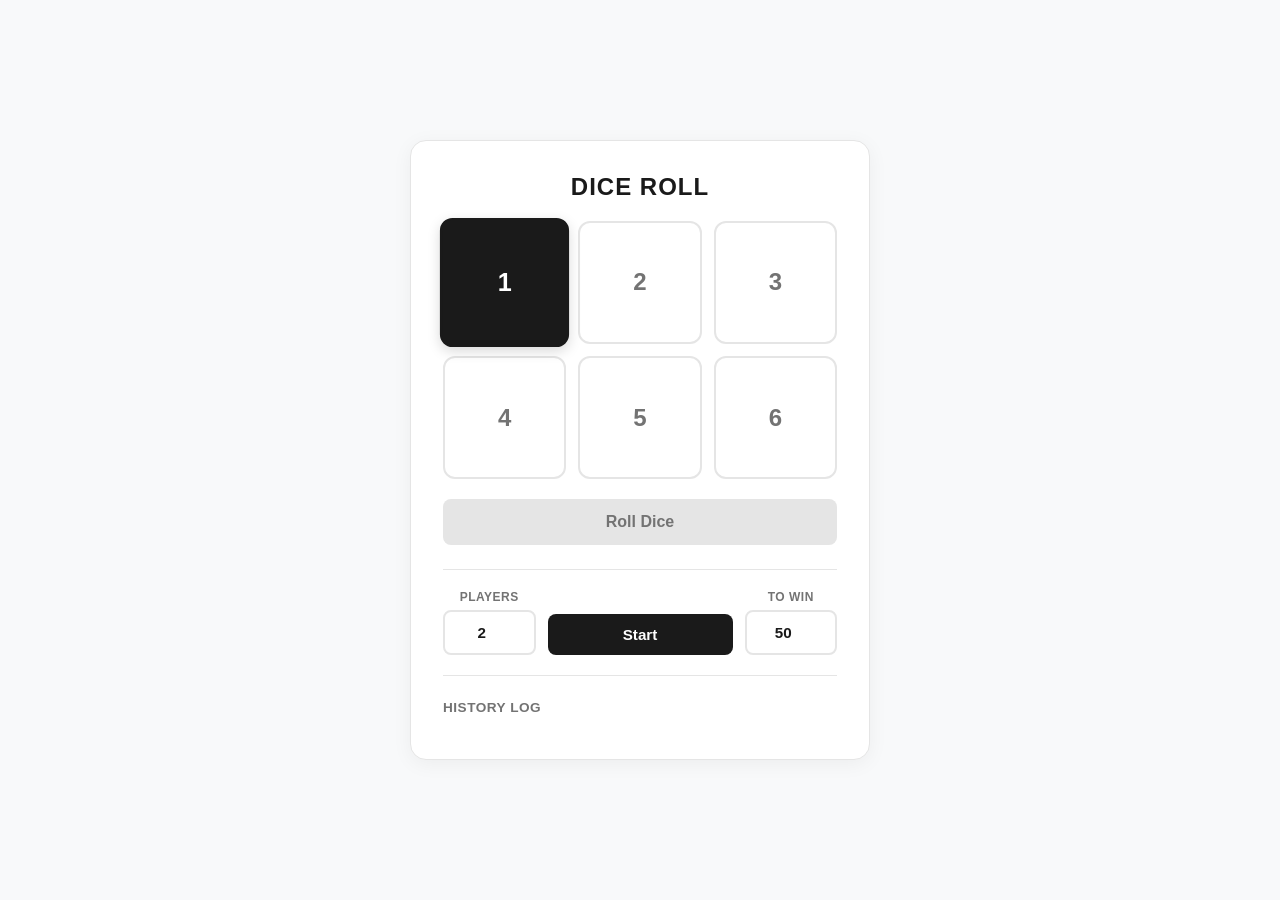
==== DiceRoll/index.html @ 4fc82b05 "just to check something" ====
<!doctype html>
<html lang="en">
  <head>
    <meta charset="UTF-8" />
    <meta name="viewport" content="width=device-width, initial-scale=1.0" />
    <title>Roll Dice</title>
    <link rel="stylesheet" href="style.css" />
  </head>
  <body>
    <div class="main-container">
      <!-- Game Board / Dice Viewport -->
      <div class="user-react-part">
        <h1>Dice Roll</h1>
        <div>
          <div class="dice-value active">1</div>
          <div class="dice-value">2</div>
          <div class="dice-value">3</div>
          <div class="dice-value">4</div>
          <div class="dice-value">5</div>
          <div class="dice-value">6</div>
        </div>
        <button id="roll-btn">Roll Dice</button>
      </div>

      <!-- Multiplayer and Scoring System Section -->
      <div class="multiplayer-section">
        <!-- Step 1: Reordered Proportional Setup View -->
        <div id="setup-view" class="setup-row-container">
          <!-- 25% Left Element -->
          <div class="input-group width-25">
            <label for="player-count">Players</label>
            <input type="number" id="player-count" min="2" max="6" value="2" />
          </div>
          <!-- 50% Center Element -->
          <div class="button-group width-50">
            <button id="start-game-btn">Start</button>
          </div>
          <!-- 25% Right Element -->
          <div class="input-group width-25">
            <label for="target-score">To Win</label>
            <input
              type="number"
              id="target-score"
              min="10"
              max="500"
              value="50"
            />
          </div>
        </div>

        <!-- Step 2: Scoreboard View -->
        <div id="score-view" class="score-container hidden">
          <div id="turn-announcer" class="turn-banner">Player 1's Turn</div>
          <div id="players-grid" class="players-grid"></div>
        </div>
      </div>

      <!-- Chronological Roll Tracker Log (No Scroll) -->
      <div class="dice-history">
        <div class="history-header">History Log</div>
        <div id="history-box" class="history-grid"></div>
      </div>
    </div>

    <script src="script.js"></script>
  </body>
</html>
---- DiceRoll/style.css ----
/* --- Custom Variables for Monochromatic Theme --- */
:root {
  --bg-primary: #f8f9fa; /* Off-white */
  --bg-card: #ffffff; /* Pure white */
  --text-main: #1a1a1a; /* Near black */
  --text-muted: #737373; /* Dark grey */
  --border-color: #e5e5e5; /* Light grey */
  --shadow: 0 4px 20px rgba(0, 0, 0, 0.05);
  --transition: all 0.25s ease;
}

/* --- Global Reset & Layout --- */
* {
  box-sizing: border-box;
  margin: 0;
  padding: 0;
  font-family:
    -apple-system, BlinkMacSystemFont, "Segoe UI", Roboto, sans-serif;
}

body {
  background-color: var(--bg-primary);
  color: var(--text-main);
  display: flex;
  justify-content: center;
  align-items: center;
  min-height: 100vh;
  padding: 20px;
}

.main-container {
  background-color: var(--bg-card);
  border: 1px solid var(--border-color);
  border-radius: 16px;
  box-shadow: var(--shadow);
  width: 100%;
  max-width: 460px;
  padding: 32px;
  display: flex;
  flex-direction: column;
  gap: 24px;
}

/* --- Dice Section Viewport --- */
.user-react-part {
  display: flex;
  flex-direction: column;
  align-items: center;
  gap: 20px;
}

h1 {
  font-size: 1.5rem;
  font-weight: 700;
  text-transform: uppercase;
  letter-spacing: 1px;
  color: var(--text-main);
}

.user-react-part > div:first-of-type {
  display: grid;
  grid-template-columns: repeat(3, 1fr);
  gap: 12px;
  width: 100%;
}

.dice-value {
  aspect-ratio: 1;
  background-color: var(--bg-card);
  border: 2px solid var(--border-color);
  border-radius: 12px;
  color: var(--text-muted);
  display: flex;
  justify-content: center;
  align-items: center;
  font-size: 1.5rem;
  font-weight: 600;
  cursor: default;
  user-select: none;
  transition: var(--transition);
}

.dice-value.active {
  background-color: var(--text-main);
  border-color: var(--text-main);
  color: var(--bg-card);
  transform: scale(1.05);
  box-shadow: 0 4px 12px rgba(0, 0, 0, 0.15);
}

.shaking {
  animation: rollAnimation 0.15s infinite alternate;
}

@keyframes rollAnimation {
  0% {
    transform: translateY(-3px) rotate(-3deg);
  }
  100% {
    transform: translateY(3px) rotate(3deg);
  }
}

button {
  width: 100%;
  padding: 14px;
  background-color: var(--text-main);
  color: var(--bg-card);
  border: none;
  border-radius: 8px;
  font-size: 1rem;
  font-weight: 600;
  cursor: pointer;
  transition: var(--transition);
}

button:hover {
  background-color: #333333;
}

button:disabled {
  background-color: var(--border-color);
  color: var(--text-muted);
  cursor: not-allowed;
}

/* --- Multiplayer Proportional Layout --- */
.multiplayer-section {
  border-top: 1px solid var(--border-color);
  border-bottom: 1px solid var(--border-color);
  padding: 20px 0;
}

.hidden {
  display: none !important;
}

.setup-row-container {
  display: flex;
  align-items: flex-end;
  gap: 12px;
  width: 100%;
}

/* Updated Width Alignment Properties */
.width-25 {
  width: 25%;
}

.width-50 {
  width: 50%;
}

.input-group {
  display: flex;
  flex-direction: column;
  gap: 6px;
}

.input-group label {
  font-size: 0.75rem;
  font-weight: 700;
  color: var(--text-muted);
  text-transform: uppercase;
  letter-spacing: 0.5px;
  text-align: center;
  white-space: nowrap;
}

.input-group input {
  width: 100%;
  padding: 12px 4px;
  border: 2px solid var(--border-color);
  border-radius: 8px;
  font-size: 0.95rem;
  font-weight: 600;
  text-align: center;
  color: var(--text-main);
}

.button-group button {
  padding: 12px 0;
  font-size: 0.95rem;
}

.score-container {
  display: flex;
  flex-direction: column;
  gap: 16px;
}

.turn-banner {
  background-color: var(--bg-primary);
  border-left: 4px solid var(--text-main);
  padding: 10px;
  font-weight: 700;
  font-size: 0.95rem;
  text-transform: uppercase;
  letter-spacing: 0.5px;
}

.players-grid {
  display: grid;
  grid-template-columns: repeat(2, 1fr);
  gap: 12px;
}

.player-score-card {
  border: 1px solid var(--border-color);
  border-radius: 8px;
  padding: 12px;
  display: flex;
  flex-direction: column;
  gap: 4px;
  transition: var(--transition);
}

.player-score-card.current-turn {
  border-color: var(--text-main);
  background-color: rgba(0, 0, 0, 0.02);
  box-shadow: 0 2px 8px rgba(0, 0, 0, 0.04);
}

.player-name {
  font-size: 0.85rem;
  font-weight: 600;
  color: var(--text-muted);
}

.player-score-card.current-turn .player-name {
  color: var(--text-main);
}

.player-score {
  font-size: 1.5rem;
  font-weight: 700;
  color: var(--text-main);
}

/* --- History Log Layout (3 Columns, No Scroll) --- */
.dice-history {
  display: flex;
  flex-direction: column;
  gap: 12px;
}

.history-header {
  font-size: 0.85rem;
  font-weight: 600;
  color: var(--text-muted);
  text-transform: uppercase;
  letter-spacing: 0.5px;
}

.history-grid {
  display: grid;
  grid-template-columns: repeat(3, 1fr);
  gap: 10px;
  overflow: visible;
  max-height: none;
}

.history-box-card {
  position: relative;
  aspect-ratio: 1;
  background-color: var(--bg-primary);
  border: 1px solid var(--border-color);
  border-radius: 12px;
  display: flex;
  justify-content: center;
  align-items: center;
  animation: fadeIn 0.3s ease forwards;
}

@keyframes fadeIn {
  from {
    opacity: 0;
    transform: scale(0.95);
  }
  to {
    opacity: 1;
    transform: scale(1);
  }
}

.card-roll-count {
  position: absolute;
  top: 8px;
  left: 8px;
  font-size: 0.65rem;
  font-weight: 600;
  color: var(--text-muted);
}

.card-dice-score {
  font-size: 1.75rem;
  font-weight: 800;
  color: var(--text-main);
}

.card-player-assignment {
  position: absolute;
  bottom: 8px;
  right: 8px;
  font-size: 0.6rem;
  font-weight: 700;
  background-color: var(--text-main);
  color: var(--bg-card);
  padding: 1px 4px;
  border-radius: 3px;
  max-width: 85%;
  overflow: hidden;
  text-overflow: ellipsis;
  white-space: nowrap;
}
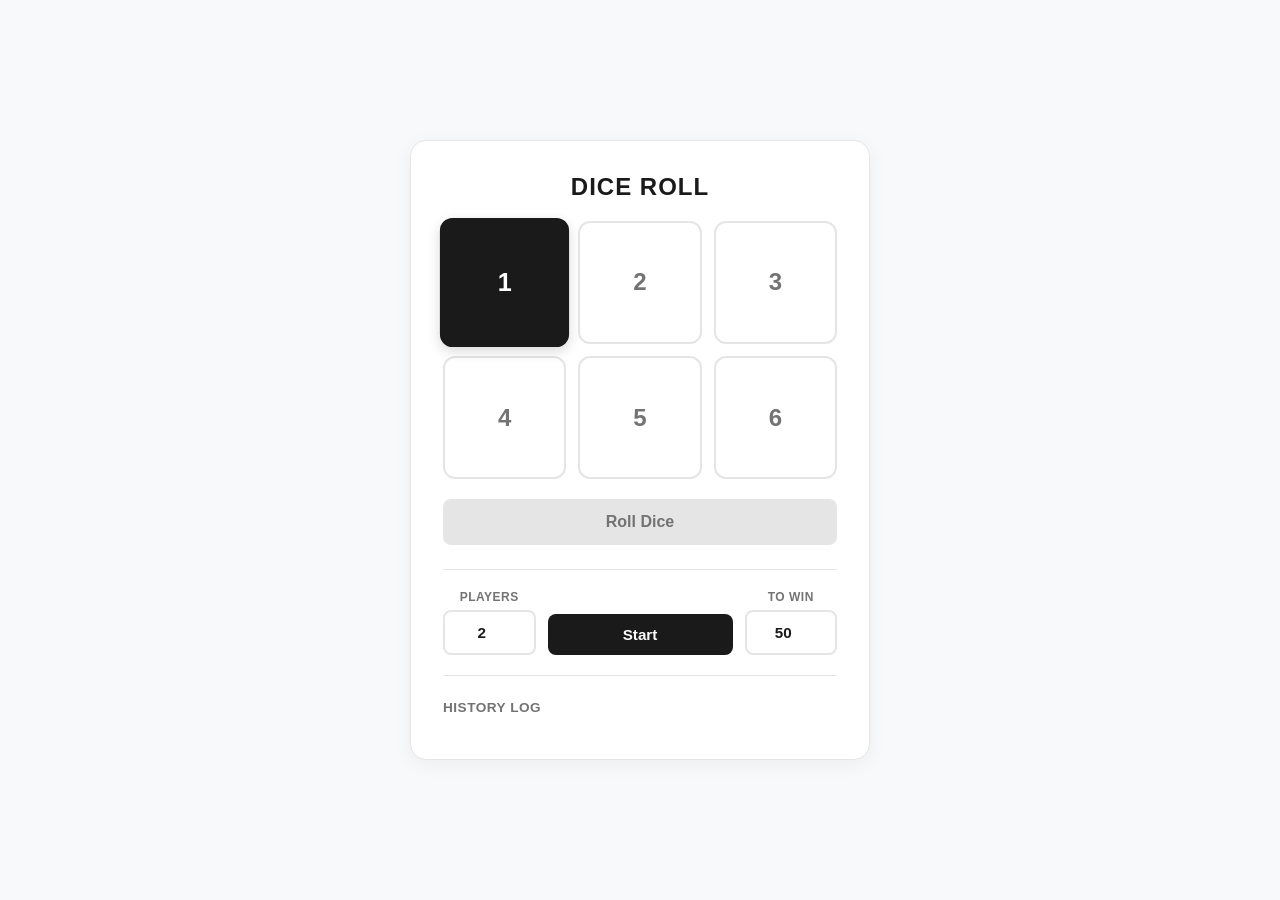
==== commit 02cb0dc9: "first commit on the ubuntu system" ====
--- a/DiceRoll/index.html
+++ b/DiceRoll/index.html
@@ -1,67 +1,67 @@
-<!doctype html>
-<html lang="en">
-  <head>
-    <meta charset="UTF-8" />
-    <meta name="viewport" content="width=device-width, initial-scale=1.0" />
-    <title>Roll Dice</title>
-    <link rel="stylesheet" href="style.css" />
-  </head>
-  <body>
-    <div class="main-container">
-      <!-- Game Board / Dice Viewport -->
-      <div class="user-react-part">
-        <h1>Dice Roll</h1>
-        <div>
-          <div class="dice-value active">1</div>
-          <div class="dice-value">2</div>
-          <div class="dice-value">3</div>
-          <div class="dice-value">4</div>
-          <div class="dice-value">5</div>
-          <div class="dice-value">6</div>
-        </div>
-        <button id="roll-btn">Roll Dice</button>
-      </div>
-
-      <!-- Multiplayer and Scoring System Section -->
-      <div class="multiplayer-section">
-        <!-- Step 1: Reordered Proportional Setup View -->
-        <div id="setup-view" class="setup-row-container">
-          <!-- 25% Left Element -->
-          <div class="input-group width-25">
-            <label for="player-count">Players</label>
-            <input type="number" id="player-count" min="2" max="6" value="2" />
-          </div>
-          <!-- 50% Center Element -->
-          <div class="button-group width-50">
-            <button id="start-game-btn">Start</button>
-          </div>
-          <!-- 25% Right Element -->
-          <div class="input-group width-25">
-            <label for="target-score">To Win</label>
-            <input
-              type="number"
-              id="target-score"
-              min="10"
-              max="500"
-              value="50"
-            />
-          </div>
-        </div>
-
-        <!-- Step 2: Scoreboard View -->
-        <div id="score-view" class="score-container hidden">
-          <div id="turn-announcer" class="turn-banner">Player 1's Turn</div>
-          <div id="players-grid" class="players-grid"></div>
-        </div>
-      </div>
-
-      <!-- Chronological Roll Tracker Log (No Scroll) -->
-      <div class="dice-history">
-        <div class="history-header">History Log</div>
-        <div id="history-box" class="history-grid"></div>
-      </div>
-    </div>
-
-    <script src="script.js"></script>
-  </body>
-</html>
+<!doctype html>
+<html lang="en">
+  <head>
+    <meta charset="UTF-8" />
+    <meta name="viewport" content="width=device-width, initial-scale=1.0" />
+    <title>Roll Dice</title>
+    <link rel="stylesheet" href="style.css" />
+  </head>
+  <body>
+    <div class="main-container">
+      <!-- Game Board / Dice Viewport -->
+      <div class="user-react-part">
+        <h1>Dice Roll</h1>
+        <div>
+          <div class="dice-value active">1</div>
+          <div class="dice-value">2</div>
+          <div class="dice-value">3</div>
+          <div class="dice-value">4</div>
+          <div class="dice-value">5</div>
+          <div class="dice-value">6</div>
+        </div>
+        <button id="roll-btn">Roll Dice</button>
+      </div>
+
+      <!-- Multiplayer and Scoring System Section -->
+      <div class="multiplayer-section">
+        <!-- Step 1: Reordered Proportional Setup View -->
+        <div id="setup-view" class="setup-row-container">
+          <!-- 25% Left Element -->
+          <div class="input-group width-25">
+            <label for="player-count">Players</label>
+            <input type="number" id="player-count" min="2" max="6" value="2" />
+          </div>
+          <!-- 50% Center Element -->
+          <div class="button-group width-50">
+            <button id="start-game-btn">Start</button>
+          </div>
+          <!-- 25% Right Element -->
+          <div class="input-group width-25">
+            <label for="target-score">To Win</label>
+            <input
+              type="number"
+              id="target-score"
+              min="10"
+              max="500"
+              value="50"
+            />
+          </div>
+        </div>
+
+        <!-- Step 2: Scoreboard View -->
+        <div id="score-view" class="score-container hidden">
+          <div id="turn-announcer" class="turn-banner">Player 1's Turn</div>
+          <div id="players-grid" class="players-grid"></div>
+        </div>
+      </div>
+
+      <!-- Chronological Roll Tracker Log (No Scroll) -->
+      <div class="dice-history">
+        <div class="history-header">History Log</div>
+        <div id="history-box" class="history-grid"></div>
+      </div>
+    </div>
+
+    <script src="script.js"></script>
+  </body>
+</html>
--- a/DiceRoll/style.css
+++ b/DiceRoll/style.css
@@ -1,315 +1,315 @@
-/* --- Custom Variables for Monochromatic Theme --- */
-:root {
-  --bg-primary: #f8f9fa; /* Off-white */
-  --bg-card: #ffffff; /* Pure white */
-  --text-main: #1a1a1a; /* Near black */
-  --text-muted: #737373; /* Dark grey */
-  --border-color: #e5e5e5; /* Light grey */
-  --shadow: 0 4px 20px rgba(0, 0, 0, 0.05);
-  --transition: all 0.25s ease;
-}
-
-/* --- Global Reset & Layout --- */
-* {
-  box-sizing: border-box;
-  margin: 0;
-  padding: 0;
-  font-family:
-    -apple-system, BlinkMacSystemFont, "Segoe UI", Roboto, sans-serif;
-}
-
-body {
-  background-color: var(--bg-primary);
-  color: var(--text-main);
-  display: flex;
-  justify-content: center;
-  align-items: center;
-  min-height: 100vh;
-  padding: 20px;
-}
-
-.main-container {
-  background-color: var(--bg-card);
-  border: 1px solid var(--border-color);
-  border-radius: 16px;
-  box-shadow: var(--shadow);
-  width: 100%;
-  max-width: 460px;
-  padding: 32px;
-  display: flex;
-  flex-direction: column;
-  gap: 24px;
-}
-
-/* --- Dice Section Viewport --- */
-.user-react-part {
-  display: flex;
-  flex-direction: column;
-  align-items: center;
-  gap: 20px;
-}
-
-h1 {
-  font-size: 1.5rem;
-  font-weight: 700;
-  text-transform: uppercase;
-  letter-spacing: 1px;
-  color: var(--text-main);
-}
-
-.user-react-part > div:first-of-type {
-  display: grid;
-  grid-template-columns: repeat(3, 1fr);
-  gap: 12px;
-  width: 100%;
-}
-
-.dice-value {
-  aspect-ratio: 1;
-  background-color: var(--bg-card);
-  border: 2px solid var(--border-color);
-  border-radius: 12px;
-  color: var(--text-muted);
-  display: flex;
-  justify-content: center;
-  align-items: center;
-  font-size: 1.5rem;
-  font-weight: 600;
-  cursor: default;
-  user-select: none;
-  transition: var(--transition);
-}
-
-.dice-value.active {
-  background-color: var(--text-main);
-  border-color: var(--text-main);
-  color: var(--bg-card);
-  transform: scale(1.05);
-  box-shadow: 0 4px 12px rgba(0, 0, 0, 0.15);
-}
-
-.shaking {
-  animation: rollAnimation 0.15s infinite alternate;
-}
-
-@keyframes rollAnimation {
-  0% {
-    transform: translateY(-3px) rotate(-3deg);
-  }
-  100% {
-    transform: translateY(3px) rotate(3deg);
-  }
-}
-
-button {
-  width: 100%;
-  padding: 14px;
-  background-color: var(--text-main);
-  color: var(--bg-card);
-  border: none;
-  border-radius: 8px;
-  font-size: 1rem;
-  font-weight: 600;
-  cursor: pointer;
-  transition: var(--transition);
-}
-
-button:hover {
-  background-color: #333333;
-}
-
-button:disabled {
-  background-color: var(--border-color);
-  color: var(--text-muted);
-  cursor: not-allowed;
-}
-
-/* --- Multiplayer Proportional Layout --- */
-.multiplayer-section {
-  border-top: 1px solid var(--border-color);
-  border-bottom: 1px solid var(--border-color);
-  padding: 20px 0;
-}
-
-.hidden {
-  display: none !important;
-}
-
-.setup-row-container {
-  display: flex;
-  align-items: flex-end;
-  gap: 12px;
-  width: 100%;
-}
-
-/* Updated Width Alignment Properties */
-.width-25 {
-  width: 25%;
-}
-
-.width-50 {
-  width: 50%;
-}
-
-.input-group {
-  display: flex;
-  flex-direction: column;
-  gap: 6px;
-}
-
-.input-group label {
-  font-size: 0.75rem;
-  font-weight: 700;
-  color: var(--text-muted);
-  text-transform: uppercase;
-  letter-spacing: 0.5px;
-  text-align: center;
-  white-space: nowrap;
-}
-
-.input-group input {
-  width: 100%;
-  padding: 12px 4px;
-  border: 2px solid var(--border-color);
-  border-radius: 8px;
-  font-size: 0.95rem;
-  font-weight: 600;
-  text-align: center;
-  color: var(--text-main);
-}
-
-.button-group button {
-  padding: 12px 0;
-  font-size: 0.95rem;
-}
-
-.score-container {
-  display: flex;
-  flex-direction: column;
-  gap: 16px;
-}
-
-.turn-banner {
-  background-color: var(--bg-primary);
-  border-left: 4px solid var(--text-main);
-  padding: 10px;
-  font-weight: 700;
-  font-size: 0.95rem;
-  text-transform: uppercase;
-  letter-spacing: 0.5px;
-}
-
-.players-grid {
-  display: grid;
-  grid-template-columns: repeat(2, 1fr);
-  gap: 12px;
-}
-
-.player-score-card {
-  border: 1px solid var(--border-color);
-  border-radius: 8px;
-  padding: 12px;
-  display: flex;
-  flex-direction: column;
-  gap: 4px;
-  transition: var(--transition);
-}
-
-.player-score-card.current-turn {
-  border-color: var(--text-main);
-  background-color: rgba(0, 0, 0, 0.02);
-  box-shadow: 0 2px 8px rgba(0, 0, 0, 0.04);
-}
-
-.player-name {
-  font-size: 0.85rem;
-  font-weight: 600;
-  color: var(--text-muted);
-}
-
-.player-score-card.current-turn .player-name {
-  color: var(--text-main);
-}
-
-.player-score {
-  font-size: 1.5rem;
-  font-weight: 700;
-  color: var(--text-main);
-}
-
-/* --- History Log Layout (3 Columns, No Scroll) --- */
-.dice-history {
-  display: flex;
-  flex-direction: column;
-  gap: 12px;
-}
-
-.history-header {
-  font-size: 0.85rem;
-  font-weight: 600;
-  color: var(--text-muted);
-  text-transform: uppercase;
-  letter-spacing: 0.5px;
-}
-
-.history-grid {
-  display: grid;
-  grid-template-columns: repeat(3, 1fr);
-  gap: 10px;
-  overflow: visible;
-  max-height: none;
-}
-
-.history-box-card {
-  position: relative;
-  aspect-ratio: 1;
-  background-color: var(--bg-primary);
-  border: 1px solid var(--border-color);
-  border-radius: 12px;
-  display: flex;
-  justify-content: center;
-  align-items: center;
-  animation: fadeIn 0.3s ease forwards;
-}
-
-@keyframes fadeIn {
-  from {
-    opacity: 0;
-    transform: scale(0.95);
-  }
-  to {
-    opacity: 1;
-    transform: scale(1);
-  }
-}
-
-.card-roll-count {
-  position: absolute;
-  top: 8px;
-  left: 8px;
-  font-size: 0.65rem;
-  font-weight: 600;
-  color: var(--text-muted);
-}
-
-.card-dice-score {
-  font-size: 1.75rem;
-  font-weight: 800;
-  color: var(--text-main);
-}
-
-.card-player-assignment {
-  position: absolute;
-  bottom: 8px;
-  right: 8px;
-  font-size: 0.6rem;
-  font-weight: 700;
-  background-color: var(--text-main);
-  color: var(--bg-card);
-  padding: 1px 4px;
-  border-radius: 3px;
-  max-width: 85%;
-  overflow: hidden;
-  text-overflow: ellipsis;
-  white-space: nowrap;
-}
+/* --- Custom Variables for Monochromatic Theme --- */
+:root {
+  --bg-primary: #f8f9fa; /* Off-white */
+  --bg-card: #ffffff; /* Pure white */
+  --text-main: #1a1a1a; /* Near black */
+  --text-muted: #737373; /* Dark grey */
+  --border-color: #e5e5e5; /* Light grey */
+  --shadow: 0 4px 20px rgba(0, 0, 0, 0.05);
+  --transition: all 0.25s ease;
+}
+
+/* --- Global Reset & Layout --- */
+* {
+  box-sizing: border-box;
+  margin: 0;
+  padding: 0;
+  font-family:
+    -apple-system, BlinkMacSystemFont, "Segoe UI", Roboto, sans-serif;
+}
+
+body {
+  background-color: var(--bg-primary);
+  color: var(--text-main);
+  display: flex;
+  justify-content: center;
+  align-items: center;
+  min-height: 100vh;
+  padding: 20px;
+}
+
+.main-container {
+  background-color: var(--bg-card);
+  border: 1px solid var(--border-color);
+  border-radius: 16px;
+  box-shadow: var(--shadow);
+  width: 100%;
+  max-width: 460px;
+  padding: 32px;
+  display: flex;
+  flex-direction: column;
+  gap: 24px;
+}
+
+/* --- Dice Section Viewport --- */
+.user-react-part {
+  display: flex;
+  flex-direction: column;
+  align-items: center;
+  gap: 20px;
+}
+
+h1 {
+  font-size: 1.5rem;
+  font-weight: 700;
+  text-transform: uppercase;
+  letter-spacing: 1px;
+  color: var(--text-main);
+}
+
+.user-react-part > div:first-of-type {
+  display: grid;
+  grid-template-columns: repeat(3, 1fr);
+  gap: 12px;
+  width: 100%;
+}
+
+.dice-value {
+  aspect-ratio: 1;
+  background-color: var(--bg-card);
+  border: 2px solid var(--border-color);
+  border-radius: 12px;
+  color: var(--text-muted);
+  display: flex;
+  justify-content: center;
+  align-items: center;
+  font-size: 1.5rem;
+  font-weight: 600;
+  cursor: default;
+  user-select: none;
+  transition: var(--transition);
+}
+
+.dice-value.active {
+  background-color: var(--text-main);
+  border-color: var(--text-main);
+  color: var(--bg-card);
+  transform: scale(1.05);
+  box-shadow: 0 4px 12px rgba(0, 0, 0, 0.15);
+}
+
+.shaking {
+  animation: rollAnimation 0.15s infinite alternate;
+}
+
+@keyframes rollAnimation {
+  0% {
+    transform: translateY(-3px) rotate(-3deg);
+  }
+  100% {
+    transform: translateY(3px) rotate(3deg);
+  }
+}
+
+button {
+  width: 100%;
+  padding: 14px;
+  background-color: var(--text-main);
+  color: var(--bg-card);
+  border: none;
+  border-radius: 8px;
+  font-size: 1rem;
+  font-weight: 600;
+  cursor: pointer;
+  transition: var(--transition);
+}
+
+button:hover {
+  background-color: #333333;
+}
+
+button:disabled {
+  background-color: var(--border-color);
+  color: var(--text-muted);
+  cursor: not-allowed;
+}
+
+/* --- Multiplayer Proportional Layout --- */
+.multiplayer-section {
+  border-top: 1px solid var(--border-color);
+  border-bottom: 1px solid var(--border-color);
+  padding: 20px 0;
+}
+
+.hidden {
+  display: none !important;
+}
+
+.setup-row-container {
+  display: flex;
+  align-items: flex-end;
+  gap: 12px;
+  width: 100%;
+}
+
+/* Updated Width Alignment Properties */
+.width-25 {
+  width: 25%;
+}
+
+.width-50 {
+  width: 50%;
+}
+
+.input-group {
+  display: flex;
+  flex-direction: column;
+  gap: 6px;
+}
+
+.input-group label {
+  font-size: 0.75rem;
+  font-weight: 700;
+  color: var(--text-muted);
+  text-transform: uppercase;
+  letter-spacing: 0.5px;
+  text-align: center;
+  white-space: nowrap;
+}
+
+.input-group input {
+  width: 100%;
+  padding: 12px 4px;
+  border: 2px solid var(--border-color);
+  border-radius: 8px;
+  font-size: 0.95rem;
+  font-weight: 600;
+  text-align: center;
+  color: var(--text-main);
+}
+
+.button-group button {
+  padding: 12px 0;
+  font-size: 0.95rem;
+}
+
+.score-container {
+  display: flex;
+  flex-direction: column;
+  gap: 16px;
+}
+
+.turn-banner {
+  background-color: var(--bg-primary);
+  border-left: 4px solid var(--text-main);
+  padding: 10px;
+  font-weight: 700;
+  font-size: 0.95rem;
+  text-transform: uppercase;
+  letter-spacing: 0.5px;
+}
+
+.players-grid {
+  display: grid;
+  grid-template-columns: repeat(2, 1fr);
+  gap: 12px;
+}
+
+.player-score-card {
+  border: 1px solid var(--border-color);
+  border-radius: 8px;
+  padding: 12px;
+  display: flex;
+  flex-direction: column;
+  gap: 4px;
+  transition: var(--transition);
+}
+
+.player-score-card.current-turn {
+  border-color: var(--text-main);
+  background-color: rgba(0, 0, 0, 0.02);
+  box-shadow: 0 2px 8px rgba(0, 0, 0, 0.04);
+}
+
+.player-name {
+  font-size: 0.85rem;
+  font-weight: 600;
+  color: var(--text-muted);
+}
+
+.player-score-card.current-turn .player-name {
+  color: var(--text-main);
+}
+
+.player-score {
+  font-size: 1.5rem;
+  font-weight: 700;
+  color: var(--text-main);
+}
+
+/* --- History Log Layout (3 Columns, No Scroll) --- */
+.dice-history {
+  display: flex;
+  flex-direction: column;
+  gap: 12px;
+}
+
+.history-header {
+  font-size: 0.85rem;
+  font-weight: 600;
+  color: var(--text-muted);
+  text-transform: uppercase;
+  letter-spacing: 0.5px;
+}
+
+.history-grid {
+  display: grid;
+  grid-template-columns: repeat(3, 1fr);
+  gap: 10px;
+  overflow: visible;
+  max-height: none;
+}
+
+.history-box-card {
+  position: relative;
+  aspect-ratio: 1;
+  background-color: var(--bg-primary);
+  border: 1px solid var(--border-color);
+  border-radius: 12px;
+  display: flex;
+  justify-content: center;
+  align-items: center;
+  animation: fadeIn 0.3s ease forwards;
+}
+
+@keyframes fadeIn {
+  from {
+    opacity: 0;
+    transform: scale(0.95);
+  }
+  to {
+    opacity: 1;
+    transform: scale(1);
+  }
+}
+
+.card-roll-count {
+  position: absolute;
+  top: 8px;
+  left: 8px;
+  font-size: 0.65rem;
+  font-weight: 600;
+  color: var(--text-muted);
+}
+
+.card-dice-score {
+  font-size: 1.75rem;
+  font-weight: 800;
+  color: var(--text-main);
+}
+
+.card-player-assignment {
+  position: absolute;
+  bottom: 8px;
+  right: 8px;
+  font-size: 0.6rem;
+  font-weight: 700;
+  background-color: var(--text-main);
+  color: var(--bg-card);
+  padding: 1px 4px;
+  border-radius: 3px;
+  max-width: 85%;
+  overflow: hidden;
+  text-overflow: ellipsis;
+  white-space: nowrap;
+}
